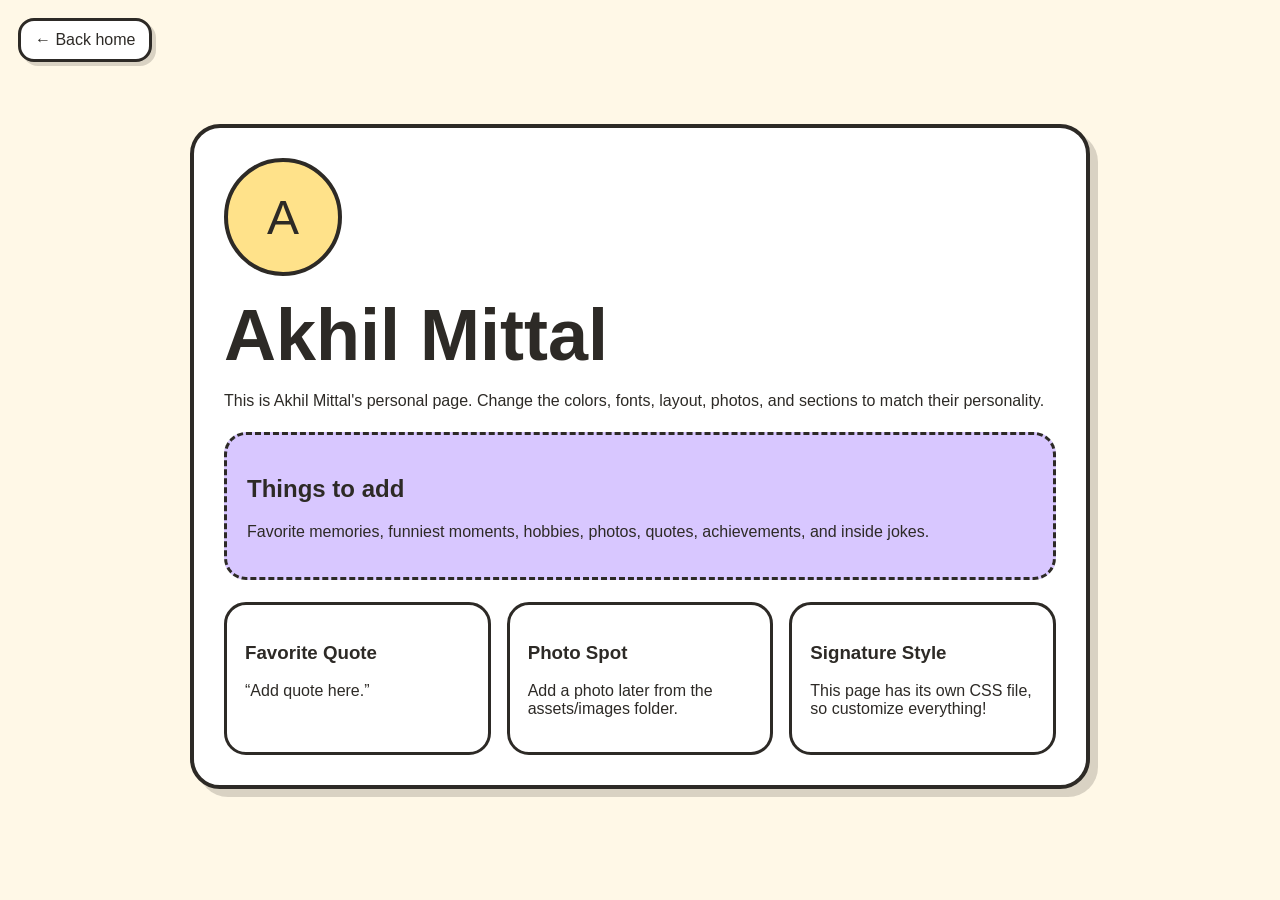
==== family/akhil/index.html @ bb87d196 "rishabh" ====
<!DOCTYPE html>
<html lang="en">
<head>
  <meta charset="UTF-8" />
  <meta name="viewport" content="width=device-width, initial-scale=1.0" />
  <title>Akhil Mittal</title>
  <link rel="stylesheet" href="style.css" />
</head>
<body>
  <a class="back-link" href="../../index.html">← Back home</a>

  <main class="person-page">
    <section class="person-hero">
      <div class="big-initial">A</div>
      <h1>Akhil Mittal</h1>
      <p>
        This is Akhil Mittal's personal page. Change the colors, fonts, layout,
        photos, and sections to match their personality.
      </p>

      <div class="customize-box">
        <h2>Things to add</h2>
        <p>Favorite memories, funniest moments, hobbies, photos, quotes, achievements, and inside jokes.</p>
      </div>

      <div class="mini-grid">
        <article class="mini-card">
          <h3>Favorite Quote</h3>
          <p>“Add quote here.”</p>
        </article>

        <article class="mini-card">
          <h3>Photo Spot</h3>
          <p>Add a photo later from the assets/images folder.</p>
        </article>

        <article class="mini-card">
          <h3>Signature Style</h3>
          <p>This page has its own CSS file, so customize everything!</p>
        </article>
      </div>
    </section>
  </main>
</body>
</html>
---- family/akhil/style.css ----
body {
  margin: 0;
  font-family: "Comic Sans MS", "Trebuchet MS", cursive, sans-serif;
  background: #fff8e7;
  color: #2d2a26;
}

a {
  color: inherit;
}

.back-link {
  display: inline-block;
  margin: 18px;
  padding: 10px 14px;
  border: 3px solid #2d2a26;
  border-radius: 16px;
  background: white;
  text-decoration: none;
  box-shadow: 4px 4px 0 rgba(45, 42, 38, 0.18);
}

.person-page {
  max-width: 900px;
  margin: 20px auto 50px;
  padding: 24px;
}

.person-hero {
  border: 4px solid #2d2a26;
  border-radius: 30px;
  background: white;
  box-shadow: 8px 8px 0 rgba(45, 42, 38, 0.18);
  padding: 30px;
}

.big-initial {
  width: 110px;
  height: 110px;
  border: 4px solid #2d2a26;
  border-radius: 50%;
  display: grid;
  place-items: center;
  font-size: 3rem;
  background: #ffe28a;
  margin-bottom: 18px;
}

h1 {
  font-size: clamp(2.3rem, 6vw, 4.5rem);
  margin: 0 0 12px;
}

.customize-box {
  margin-top: 22px;
  padding: 20px;
  background: #d8c7ff;
  border: 3px dashed #2d2a26;
  border-radius: 22px;
}

.mini-grid {
  display: grid;
  grid-template-columns: repeat(3, 1fr);
  gap: 16px;
  margin-top: 22px;
}

.mini-card {
  border: 3px solid #2d2a26;
  border-radius: 22px;
  background: #ffffff;
  padding: 18px;
}

@media (max-width: 750px) {
  .mini-grid {
    grid-template-columns: 1fr;
  }
}
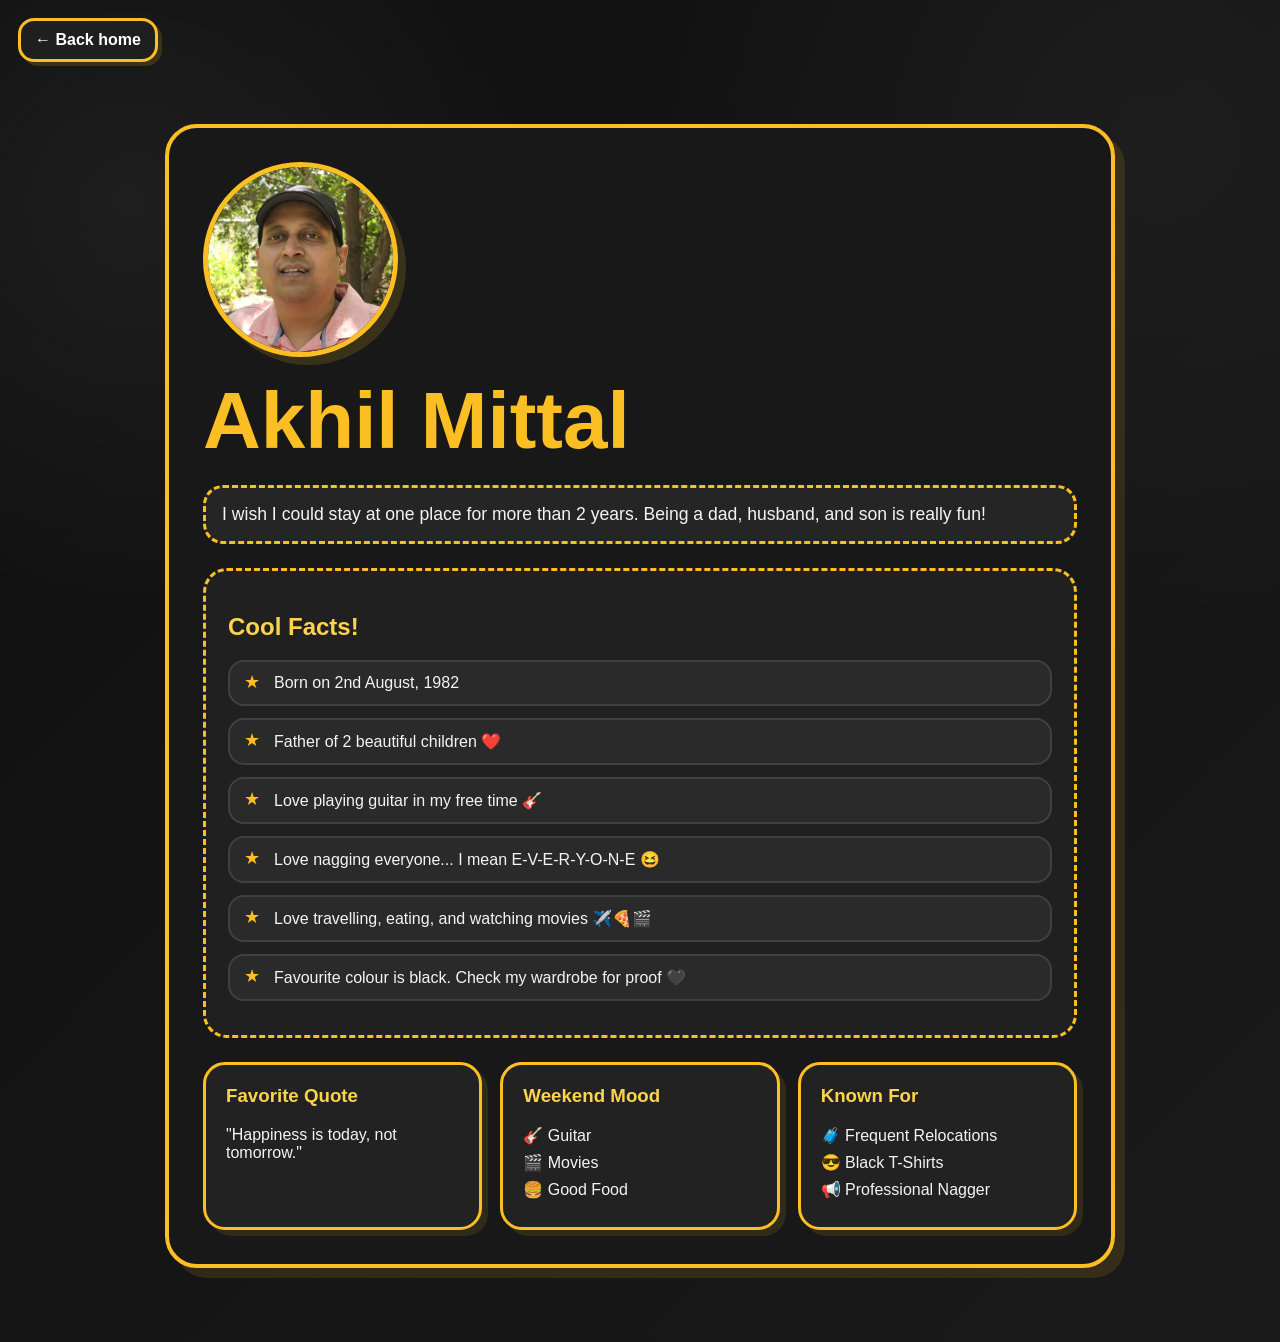
==== commit e326dd37: "sdd" ====
--- a/family/akhil/index.html
+++ b/family/akhil/index.html
@@ -7,39 +7,63 @@
   <link rel="stylesheet" href="style.css" />
 </head>
 <body>
+
   <a class="back-link" href="../../index.html">← Back home</a>
 
   <main class="person-page">
     <section class="person-hero">
-      <div class="big-initial">A</div>
+
+      <img
+        src="../../assets/images/20260329_132729.jpg"
+        alt="Akhil Mittal"
+        class="profile-pic"
+      />
+
       <h1>Akhil Mittal</h1>
-      <p>
-        This is Akhil Mittal's personal page. Change the colors, fonts, layout,
-        photos, and sections to match their personality.
+
+      <p class="intro">
+        I wish I could stay at one place for more than 2 years.
+        Being a dad, husband, and son is really fun!
       </p>
 
       <div class="customize-box">
-        <h2>Things to add</h2>
-        <p>Favorite memories, funniest moments, hobbies, photos, quotes, achievements, and inside jokes.</p>
+        <h2>Cool Facts!</h2>
+
+        <ul class="cool-list">
+          <li>Born on 2nd August, 1982</li>
+          <li>Father of 2 beautiful children ❤️</li>
+          <li>Love playing guitar in my free time 🎸</li>
+          <li>Love nagging everyone... I mean E-V-E-R-Y-O-N-E 😆</li>
+          <li>Love travelling, eating, and watching movies ✈️🍕🎬</li>
+          <li>Favourite colour is black. Check my wardrobe for proof 🖤</li>
+        </ul>
       </div>
 
       <div class="mini-grid">
+
         <article class="mini-card">
           <h3>Favorite Quote</h3>
-          <p>“Add quote here.”</p>
+          <p>"Happiness is today, not tomorrow."</p>
         </article>
 
         <article class="mini-card">
-          <h3>Photo Spot</h3>
-          <p>Add a photo later from the assets/images folder.</p>
+          <h3>Weekend Mood</h3>
+          <p>🎸 Guitar</p>
+          <p>🎬 Movies</p>
+          <p>🍔 Good Food</p>
         </article>
 
         <article class="mini-card">
-          <h3>Signature Style</h3>
-          <p>This page has its own CSS file, so customize everything!</p>
+          <h3>Known For</h3>
+          <p>🧳 Frequent Relocations</p>
+          <p>😎 Black T-Shirts</p>
+          <p>📢 Professional Nagger</p>
         </article>
+
       </div>
+
     </section>
   </main>
+
 </body>
-</html>
+</html>
--- a/family/akhil/style.css
+++ b/family/akhil/style.css
@@ -1,80 +1,148 @@
 body {
   margin: 0;
   font-family: "Comic Sans MS", "Trebuchet MS", cursive, sans-serif;
-  background: #fff8e7;
-  color: #2d2a26;
+
+  background:
+    radial-gradient(circle at 10% 15%, rgba(255,255,255,0.06), transparent 25%),
+    radial-gradient(circle at 90% 10%, rgba(255,255,255,0.04), transparent 30%),
+    linear-gradient(135deg, #0f0f0f, #1a1a1a);
+
+  color: #f3f4f6;
 }
 
 a {
-  color: inherit;
+  color: #fbbf24;
+  font-weight: bold;
 }
 
 .back-link {
   display: inline-block;
   margin: 18px;
   padding: 10px 14px;
-  border: 3px solid #2d2a26;
+  border: 3px solid #fbbf24;
   border-radius: 16px;
-  background: white;
+  background: #1f1f1f;
+  color: white;
   text-decoration: none;
-  box-shadow: 4px 4px 0 rgba(45, 42, 38, 0.18);
+  box-shadow: 4px 4px 0 rgba(251, 191, 36, 0.15);
+  transition: 0.2s;
+}
+
+.back-link:hover {
+  transform: translateY(-3px);
 }
 
 .person-page {
-  max-width: 900px;
+  max-width: 950px;
   margin: 20px auto 50px;
   padding: 24px;
 }
 
 .person-hero {
-  border: 4px solid #2d2a26;
-  border-radius: 30px;
-  background: white;
-  box-shadow: 8px 8px 0 rgba(45, 42, 38, 0.18);
-  padding: 30px;
+  background: #181818;
+  border: 4px solid #fbbf24;
+  border-radius: 32px;
+  padding: 34px;
+  box-shadow: 10px 10px 0 rgba(251, 191, 36, 0.12);
 }
 
-.big-initial {
-  width: 110px;
-  height: 110px;
-  border: 4px solid #2d2a26;
+.profile-pic {
+  width: 185px;
+  height: 185px;
+  object-fit: cover;
   border-radius: 50%;
-  display: grid;
-  place-items: center;
-  font-size: 3rem;
-  background: #ffe28a;
+  border: 5px solid #fbbf24;
+  box-shadow: 8px 8px 0 rgba(251, 191, 36, 0.15);
+  display: block;
   margin-bottom: 18px;
 }
 
 h1 {
-  font-size: clamp(2.3rem, 6vw, 4.5rem);
+  font-size: clamp(2.5rem, 7vw, 5rem);
   margin: 0 0 12px;
+  color: #fbbf24;
+}
+
+h2 {
+  color: #fcd34d;
+}
+
+.intro {
+  background: #252525;
+  border: 3px dashed #fbbf24;
+  border-radius: 20px;
+  padding: 16px;
+  font-size: 1.1rem;
 }
 
 .customize-box {
-  margin-top: 22px;
-  padding: 20px;
-  background: #d8c7ff;
-  border: 3px dashed #2d2a26;
-  border-radius: 22px;
+  margin-top: 24px;
+  padding: 22px;
+  background: #202020;
+  border: 3px dashed #fbbf24;
+  border-radius: 24px;
+}
+
+.cool-list {
+  list-style: none;
+  padding: 0;
+  margin: 0;
+}
+
+.cool-list li {
+  position: relative;
+  padding: 12px 14px 12px 44px;
+  margin: 12px 0;
+  background: #2a2a2a;
+  border-radius: 16px;
+  border: 2px solid #404040;
+}
+
+.cool-list li::before {
+  content: "★";
+  position: absolute;
+  left: 14px;
+  top: 10px;
+  color: #fbbf24;
+  font-size: 1.1rem;
 }
 
 .mini-grid {
   display: grid;
   grid-template-columns: repeat(3, 1fr);
-  gap: 16px;
-  margin-top: 22px;
+  gap: 18px;
+  margin-top: 24px;
 }
 
 .mini-card {
-  border: 3px solid #2d2a26;
+  background: #222;
+  border: 3px solid #fbbf24;
   border-radius: 22px;
-  background: #ffffff;
-  padding: 18px;
+  padding: 20px;
+  box-shadow: 6px 6px 0 rgba(251, 191, 36, 0.1);
+  transition: 0.2s;
+}
+
+.mini-card:hover {
+  transform: translateY(-5px);
+}
+
+.mini-card h3 {
+  color: #fcd34d;
+  margin-top: 0;
+}
+
+.mini-card p {
+  margin: 8px 0;
 }
 
 @media (max-width: 750px) {
   .mini-grid {
     grid-template-columns: 1fr;
   }
-}
+
+  .profile-pic {
+    width: 150px;
+    height: 150px;
+  }
+}
